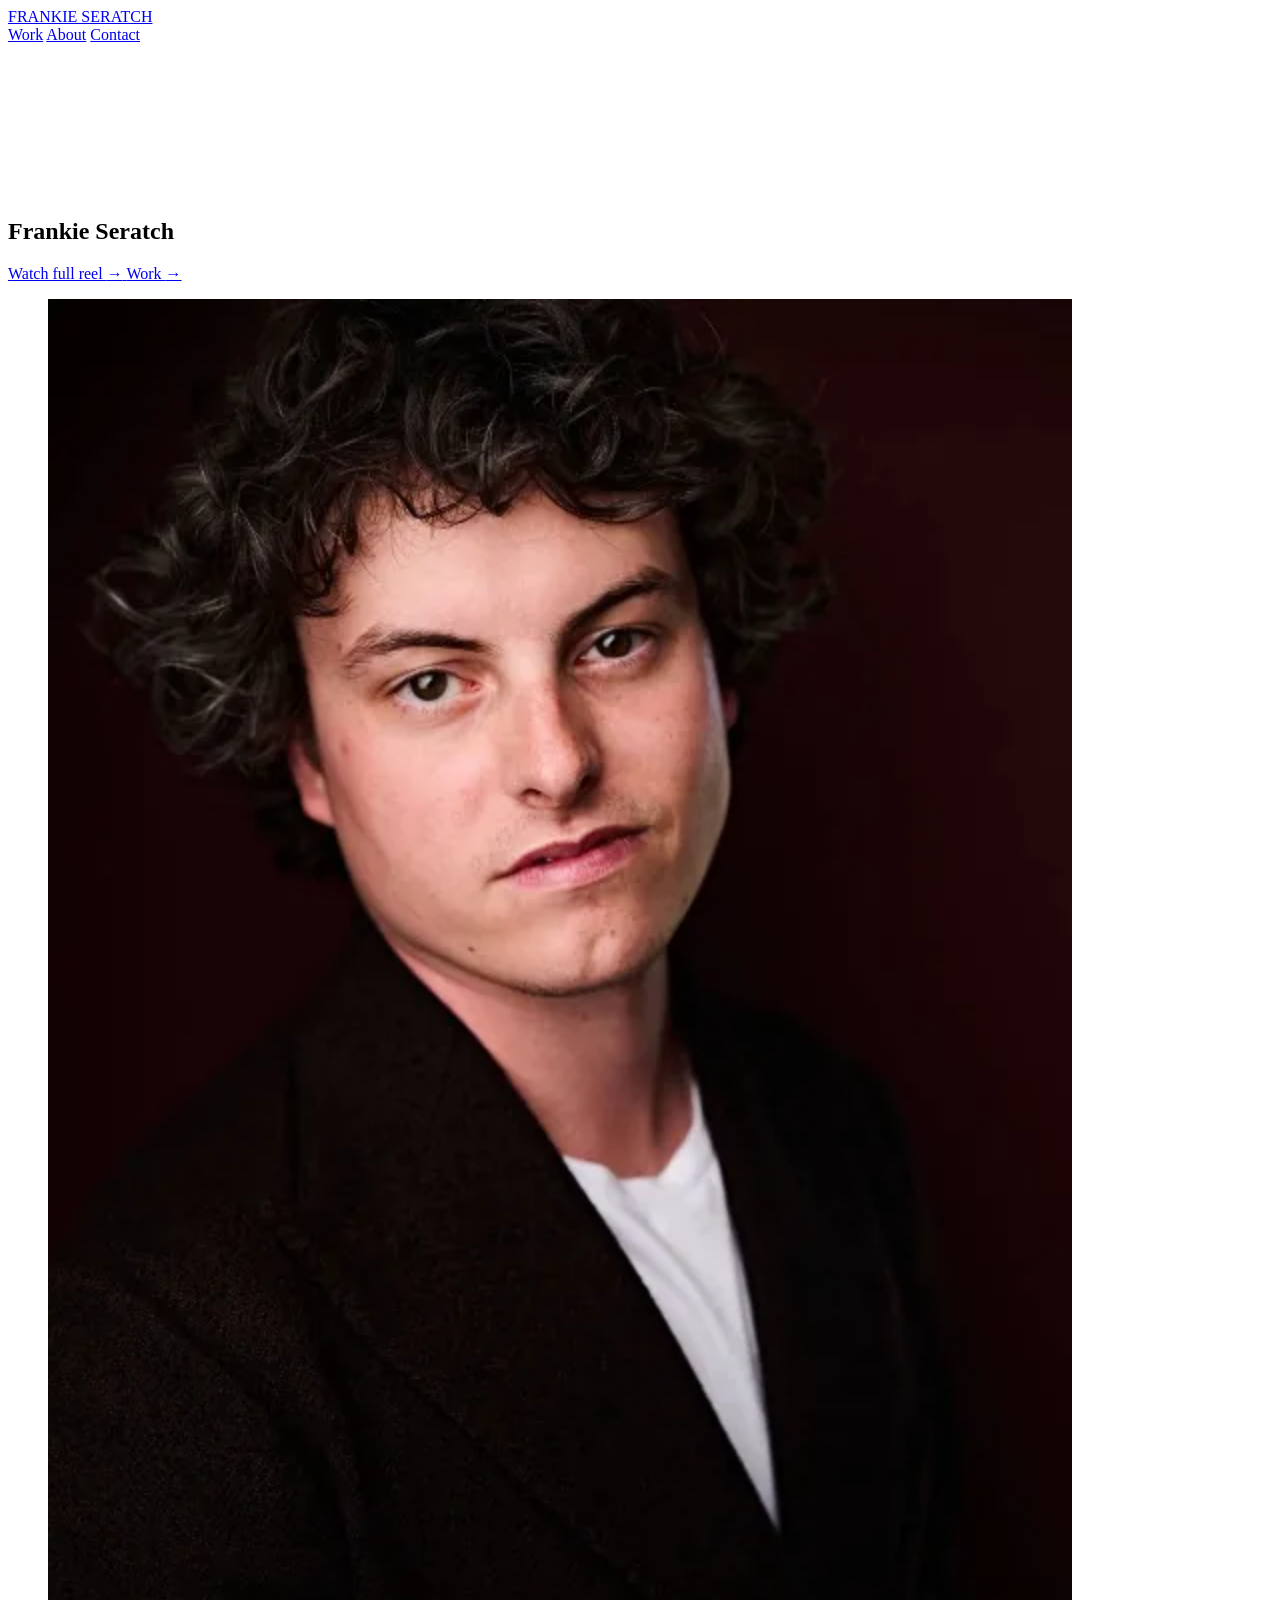
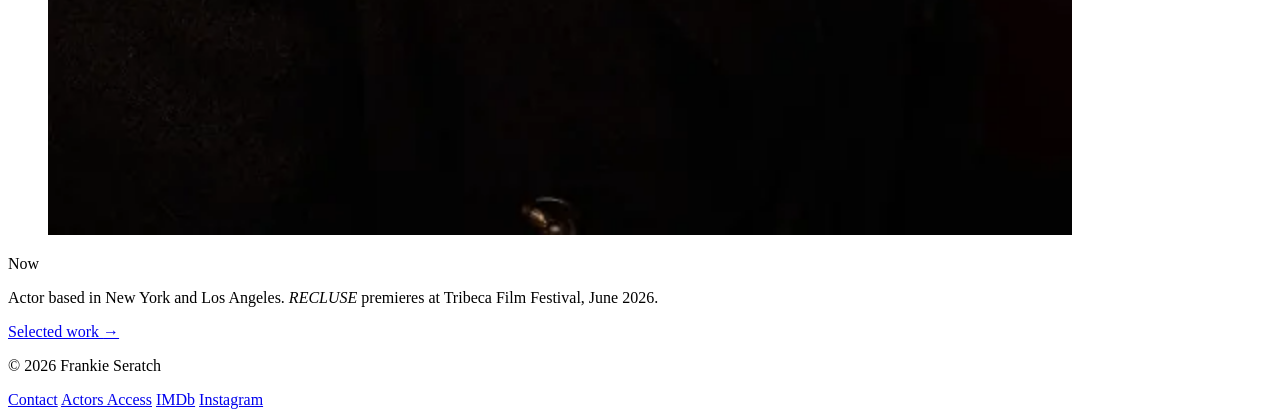
==== index.html @ 3b138d27 "Add files via upload" ====
<!DOCTYPE html>
<html lang="en">
<head>
  <meta charset="UTF-8" />
  <meta name="viewport" content="width=device-width, initial-scale=1, viewport-fit=cover" />
  <title>Frankie Seratch — Actor</title>
  <meta name="description" content="Frankie Seratch is an actor based in New York and Los Angeles. RECLUSE premieres at Tribeca Film Festival, June 2026." />

  <meta property="og:title" content="Frankie Seratch" />
  <meta property="og:description" content="Actor based in New York and Los Angeles. RECLUSE premieres at Tribeca Film Festival, June 2026." />
  <meta property="og:type" content="website" />
  <meta property="og:url" content="https://frankieseratch.com/" />
  <meta property="og:image" content="https://frankieseratch.com/img/home-menacing-1024.jpg" />
  <meta name="twitter:card" content="summary_large_image" />

  <link rel="canonical" href="https://frankieseratch.com/" />
  <link rel="icon" href="data:image/svg+xml,%3Csvg xmlns='http://www.w3.org/2000/svg' viewBox='0 0 32 32'%3E%3Crect width='32' height='32' fill='%230A0A0A'/%3E%3Ctext x='50%25' y='50%25' font-family='serif' font-size='20' fill='%23EFEFEC' text-anchor='middle' dominant-baseline='central'%3EF%3C/text%3E%3C/svg%3E" />

  <link rel="preconnect" href="https://fonts.bunny.net" />
  <link rel="stylesheet" href="https://fonts.bunny.net/css?family=fraunces:300,400,500,600|manrope:400,500,600&display=swap" />
  <link rel="stylesheet" href="styles.css" />
</head>
<body>
  <header class="site-header">
    <div class="shell site-header__inner">
      <a href="/" class="brand" aria-label="Frankie Seratch — home">FRANKIE SERATCH</a>
      <nav class="nav" aria-label="Primary">
        <a href="/work.html">Work</a>
        <a href="/about.html">About</a>
        <a href="/contact.html">Contact</a>
      </nav>
    </div>
  </header>

  <main>
    <!-- Hero / Reel -->
    <section class="hero" aria-label="Reel">
      <video
        class="hero__media"
        autoplay
        muted
        loop
        playsinline
        preload="metadata"
        poster="reel/reel-poster.webp"
        aria-label="Frankie Seratch reel — silent loop"
      >
        <source src="reel/reel-hero-sm.mp4" type="video/mp4" media="(max-width: 720px)" />
        <source src="reel/reel-hero.mp4" type="video/mp4" />
      </video>
      <div class="hero__overlay"></div>
      <div class="hero__content shell">
        <h1 class="hero__wordmark reveal reveal--1 is-in">
          <span>Frankie</span>
          <span>Seratch</span>
        </h1>
        <div class="hero__cta reveal reveal--2 is-in">
          <a href="https://drive.google.com/file/d/1NDiC6NQnwNyofTsdvHO1yfoyUFBeF2XX/view" target="_blank" rel="noopener" class="cta">
            Watch full reel <span class="cta__arrow" aria-hidden="true">→</span>
          </a>
          <a href="/work.html" class="cta cta--ghost">
            Work <span class="cta__arrow" aria-hidden="true">→</span>
          </a>
        </div>
      </div>
    </section>

    <!-- Below fold: positioning -->
    <section class="shell">
      <div class="position">
        <figure class="position__media reveal reveal--1">
          <picture>
            <source
              type="image/webp"
              srcset="img/home-menacing-480.webp 480w, img/home-menacing-768.webp 768w, img/home-menacing-1024.webp 1024w"
              sizes="(min-width: 900px) 50vw, 100vw"
            />
            <img
              src="img/home-menacing-1024.jpg"
              srcset="img/home-menacing-480.jpg 480w, img/home-menacing-768.jpg 768w, img/home-menacing-1024.jpg 1024w"
              sizes="(min-width: 900px) 50vw, 100vw"
              alt="Frankie Seratch portrait, double-breasted overcoat against deep red ground"
              width="1024"
              height="1536"
              loading="eager"
            />
          </picture>
        </figure>
        <div class="position__copy">
          <p class="eyebrow reveal reveal--2">Now</p>
          <p class="lede reveal reveal--3">
            Actor based in New York and Los Angeles. <em>RECLUSE</em> premieres at Tribeca Film Festival, June 2026.
          </p>
          <div class="reveal reveal--4">
            <a href="/work.html" class="cta">
              Selected work <span class="cta__arrow" aria-hidden="true">→</span>
            </a>
          </div>
        </div>
      </div>
    </section>
  </main>

  <footer class="site-footer">
    <div class="shell site-footer__inner">
      <div>
        <p class="site-footer__copy">© <span id="year">2026</span> Frankie Seratch</p>
      </div>
      <nav class="ext-links" aria-label="External">
        <a href="mailto:frankie@frankieseratch.com">Contact</a>
        <a href="https://resumes.actorsaccess.com/frankieseratch" target="_blank" rel="noopener">Actors Access</a>
        <a href="https://www.imdb.com/" target="_blank" rel="noopener">IMDb</a>
        <a href="https://instagram.com/frankieseratch" target="_blank" rel="noopener">Instagram</a>
      </nav>
    </div>
  </footer>

  <script src="script.js" defer></script>
</body>
</html>
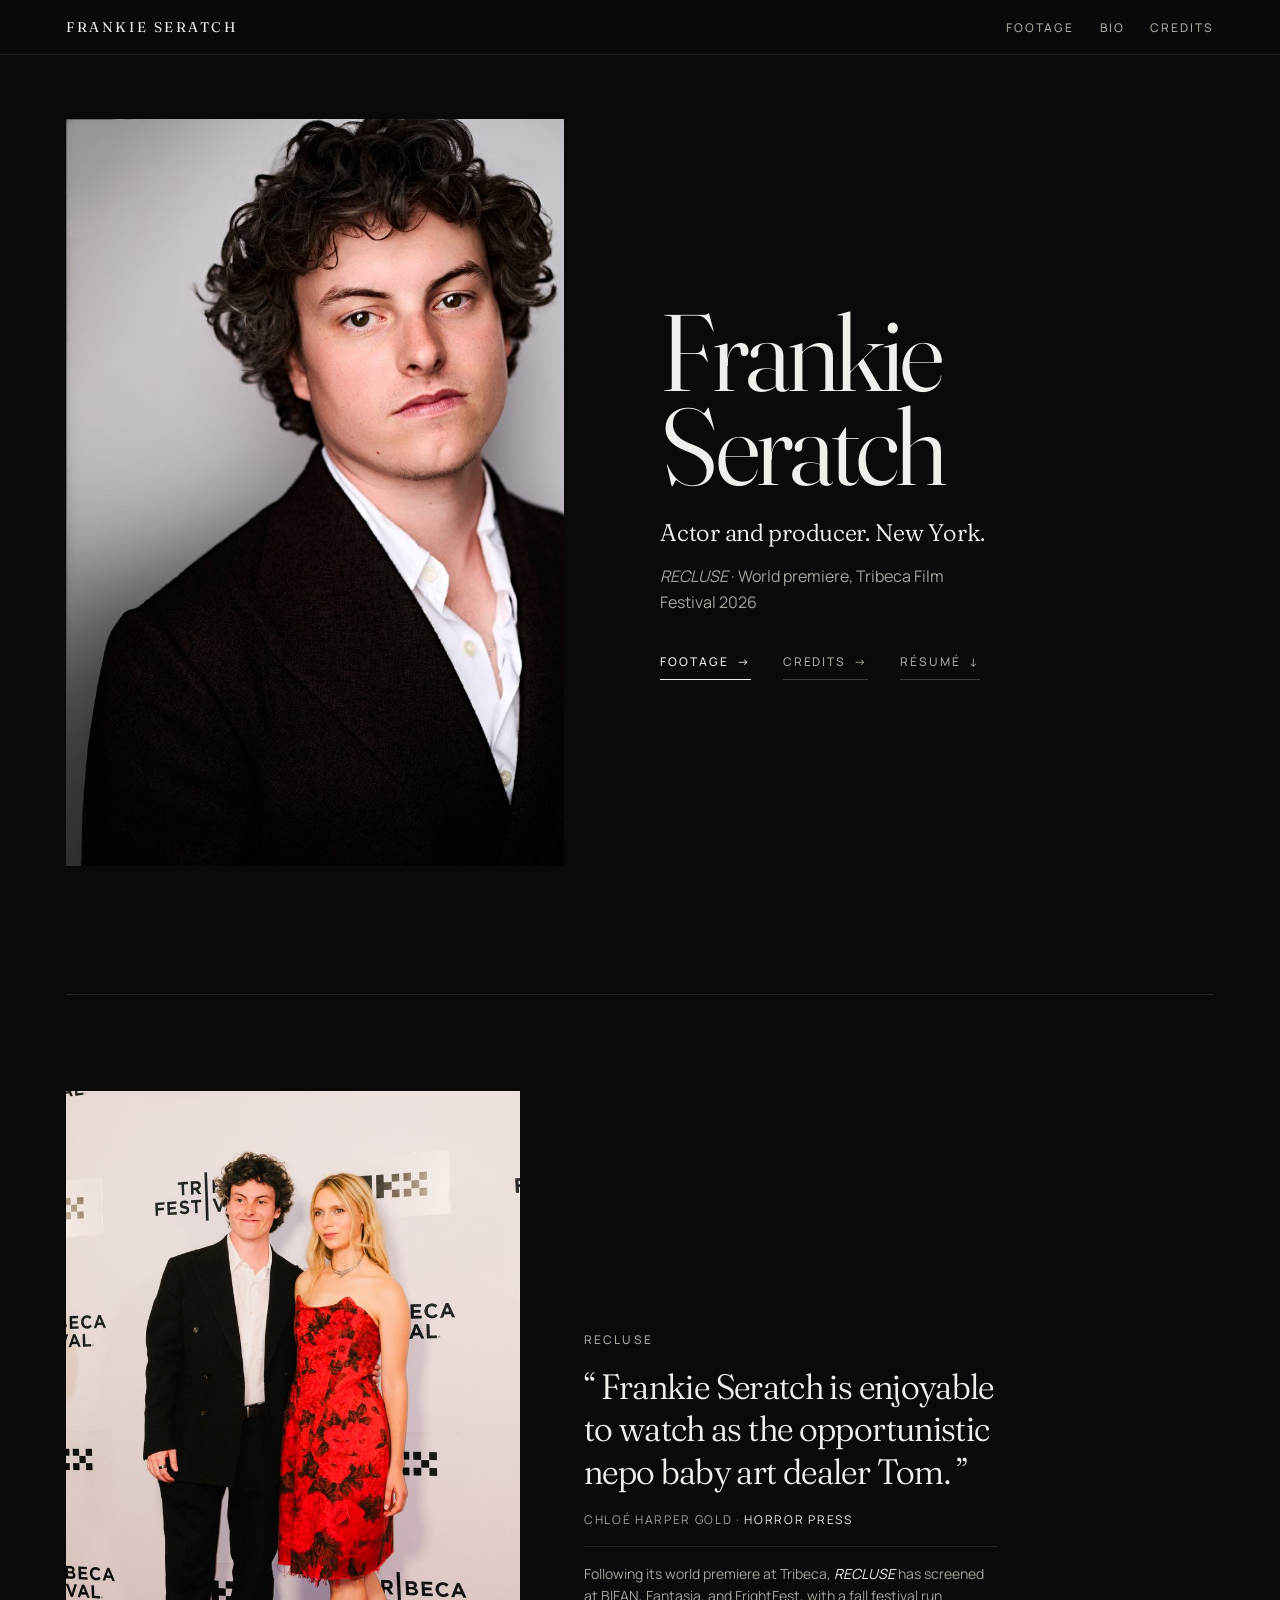
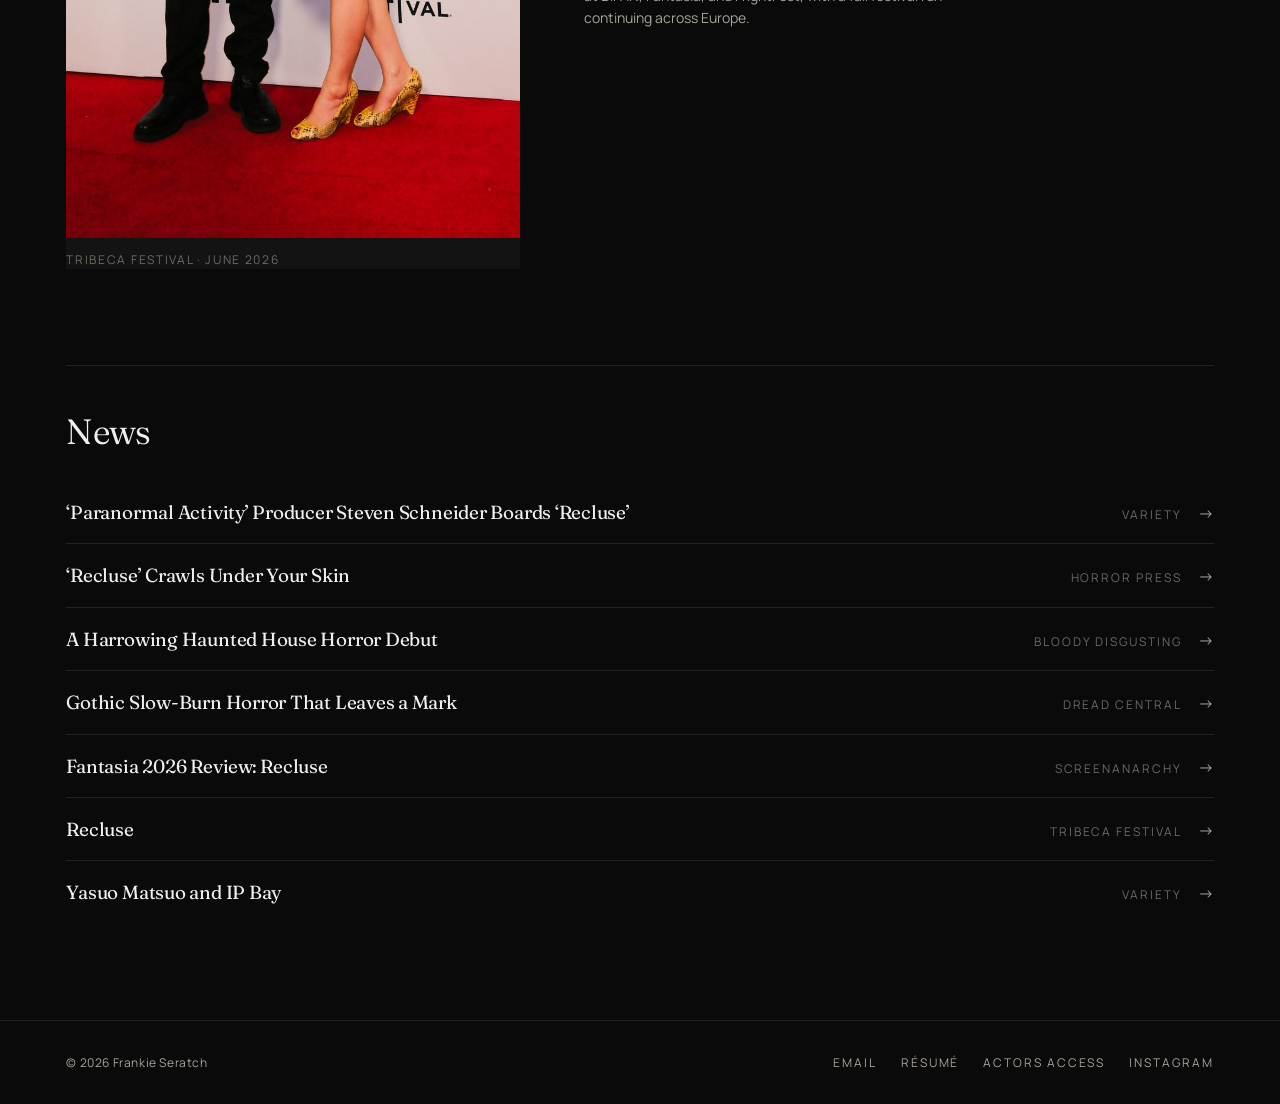
==== commit 88823b0f: "Add files via upload new site" ====
--- a/index.html
+++ b/index.html
@@ -3,14 +3,14 @@
 <head>
   <meta charset="UTF-8" />
   <meta name="viewport" content="width=device-width, initial-scale=1, viewport-fit=cover" />
-  <title>Frankie Seratch — Actor</title>
-  <meta name="description" content="Frankie Seratch is an actor based in New York and Los Angeles. RECLUSE premieres at Tribeca Film Festival, June 2026." />
+  <title>Frankie Seratch</title>
+  <meta name="description" content="Frankie Seratch is an actor and producer based in New York. RECLUSE premiered at the Tribeca Film Festival, 2026." />
 
   <meta property="og:title" content="Frankie Seratch" />
-  <meta property="og:description" content="Actor based in New York and Los Angeles. RECLUSE premieres at Tribeca Film Festival, June 2026." />
+  <meta property="og:description" content="Actor and producer based in New York. RECLUSE premiered at the Tribeca Film Festival, 2026." />
   <meta property="og:type" content="website" />
   <meta property="og:url" content="https://frankieseratch.com/" />
-  <meta property="og:image" content="https://frankieseratch.com/img/home-menacing-1024.jpg" />
+  <meta property="og:image" content="https://frankieseratch.com/img/landing-1200.jpg" />
   <meta name="twitter:card" content="summary_large_image" />
 
   <link rel="canonical" href="https://frankieseratch.com/" />
@@ -23,93 +23,144 @@
 <body>
   <header class="site-header">
     <div class="shell site-header__inner">
-      <a href="/" class="brand" aria-label="Frankie Seratch — home">FRANKIE SERATCH</a>
+      <a href="/" class="brand" aria-label="Frankie Seratch, home">FRANKIE SERATCH</a>
       <nav class="nav" aria-label="Primary">
-        <a href="/work.html">Work</a>
-        <a href="/about.html">About</a>
-        <a href="/contact.html">Contact</a>
+        <a href="/footage.html">Footage</a>
+        <a href="/bio.html">Bio</a>
+        <a href="/credits.html">Credits</a>
       </nav>
     </div>
   </header>
 
   <main>
-    <!-- Hero / Reel -->
-    <section class="hero" aria-label="Reel">
-      <video
-        class="hero__media"
-        autoplay
-        muted
-        loop
-        playsinline
-        preload="metadata"
-        poster="reel/reel-poster.webp"
-        aria-label="Frankie Seratch reel — silent loop"
-      >
-        <source src="reel/reel-hero-sm.mp4" type="video/mp4" media="(max-width: 720px)" />
-        <source src="reel/reel-hero.mp4" type="video/mp4" />
-      </video>
-      <div class="hero__overlay"></div>
-      <div class="hero__content shell">
-        <h1 class="hero__wordmark reveal reveal--1 is-in">
-          <span>Frankie</span>
-          <span>Seratch</span>
-        </h1>
-        <div class="hero__cta reveal reveal--2 is-in">
-          <a href="https://drive.google.com/file/d/1NDiC6NQnwNyofTsdvHO1yfoyUFBeF2XX/view" target="_blank" rel="noopener" class="cta">
-            Watch full reel <span class="cta__arrow" aria-hidden="true">→</span>
-          </a>
-          <a href="/work.html" class="cta cta--ghost">
-            Work <span class="cta__arrow" aria-hidden="true">→</span>
-          </a>
-        </div>
-      </div>
-    </section>
+    <section class="shell">
+      <div class="landing">
+        <figure class="landing__media reveal reveal--1">
+          <img
+            src="img/landing-1200.jpg"
+            srcset="img/landing-480.jpg 480w, img/landing-768.jpg 768w, img/landing-1200.jpg 1200w"
+            sizes="(min-width: 900px) 48vw, 100vw"
+            alt="Frankie Seratch, dark blazer over an open white shirt against a grey ground"
+            width="1200"
+            height="1800"
+            loading="eager"
+            fetchpriority="high"
+          />
+        </figure>
 
-    <!-- Below fold: positioning -->
-    <section class="shell">
-      <div class="position">
-        <figure class="position__media reveal reveal--1">
-          <picture>
-            <source
-              type="image/webp"
-              srcset="img/home-menacing-480.webp 480w, img/home-menacing-768.webp 768w, img/home-menacing-1024.webp 1024w"
-              sizes="(min-width: 900px) 50vw, 100vw"
-            />
-            <img
-              src="img/home-menacing-1024.jpg"
-              srcset="img/home-menacing-480.jpg 480w, img/home-menacing-768.jpg 768w, img/home-menacing-1024.jpg 1024w"
-              sizes="(min-width: 900px) 50vw, 100vw"
-              alt="Frankie Seratch portrait, double-breasted overcoat against deep red ground"
-              width="1024"
-              height="1536"
-              loading="eager"
-            />
-          </picture>
-        </figure>
-        <div class="position__copy">
-          <p class="eyebrow reveal reveal--2">Now</p>
-          <p class="lede reveal reveal--3">
-            Actor based in New York and Los Angeles. <em>RECLUSE</em> premieres at Tribeca Film Festival, June 2026.
+        <div class="landing__copy">
+          <h1 class="landing__name reveal reveal--2">
+            <span>Frankie</span>
+            <span>Seratch</span>
+          </h1>
+          <p class="landing__line reveal reveal--3">
+            Actor and producer. New York.
           </p>
-          <div class="reveal reveal--4">
-            <a href="/work.html" class="cta">
-              Selected work <span class="cta__arrow" aria-hidden="true">→</span>
-            </a>
+          <p class="landing__now reveal reveal--3">
+            <em>RECLUSE</em> · World premiere, Tribeca Film Festival 2026
+          </p>
+          <div class="landing__cta reveal reveal--4">
+            <a href="/footage.html" class="cta">Footage <span class="cta__arrow" aria-hidden="true">&rarr;</span></a>
+            <a href="/credits.html" class="cta cta--ghost">Credits <span class="cta__arrow" aria-hidden="true">&rarr;</span></a>
+            <a href="/frankie-seratch-resume.pdf" class="cta cta--ghost" download>Résumé <span class="cta__arrow" aria-hidden="true">&darr;</span></a>
           </div>
         </div>
       </div>
+
+      <!-- RECLUSE: premiere photo + review quote + festival run -->
+      <div class="feature">
+        <figure class="feature__media reveal">
+          <img
+            src="img/press/recluse-redcarpet-1024.jpg"
+            srcset="img/press/recluse-redcarpet-480.jpg 480w, img/press/recluse-redcarpet-768.jpg 768w, img/press/recluse-redcarpet-1024.jpg 1024w"
+            sizes="(min-width: 900px) 40vw, 100vw"
+            alt="Frankie Seratch with Sasha Frolova on the red carpet at the Tribeca premiere of RECLUSE"
+            width="1024"
+            height="1685"
+            loading="lazy"
+          />
+          <figcaption class="feature__credit">Tribeca Festival · June 2026</figcaption>
+        </figure>
+
+        <div class="feature__copy">
+          <p class="eyebrow reveal">Recluse</p>
+          <blockquote class="feature__quote reveal">
+            Frankie Seratch is enjoyable to watch as the opportunistic nepo baby art dealer Tom.
+          </blockquote>
+          <p class="feature__cite reveal">
+            Chloé Harper Gold · <cite>Horror Press</cite>
+          </p>
+          <p class="feature__run reveal">
+            Following its world premiere at Tribeca, <em>RECLUSE</em> has screened at BIFAN, Fantasia, and FrightFest, with a fall festival run continuing across Europe.
+          </p>
+        </div>
+      </div>
+
+      <!-- News -->
+      <section class="cx cx--last">
+        <h2 class="cx__head">News</h2>
+        <ul class="links">
+          <li>
+            <a href="https://variety.com/2026/film/news/paranormal-activity-producer-steven-schneider-recluse-tribeca-1236756701/" target="_blank" rel="noopener">
+              <span class="links__title">&lsquo;Paranormal Activity&rsquo; Producer Steven Schneider Boards &lsquo;Recluse&rsquo;</span>
+              <span class="links__meta">Variety</span>
+              <span class="links__arrow" aria-hidden="true">&rarr;</span>
+            </a>
+          </li>
+          <li>
+            <a href="https://horrorpress.com/film-fests/13718/tribeca-2026-review-recluse-crawls-under-your-skin/" target="_blank" rel="noopener">
+              <span class="links__title">&lsquo;Recluse&rsquo; Crawls Under Your Skin</span>
+              <span class="links__meta">Horror Press</span>
+              <span class="links__arrow" aria-hidden="true">&rarr;</span>
+            </a>
+          </li>
+          <li>
+            <a href="https://bloody-disgusting.com/reviews/3954822/recluse-review-tribeca-film-festival-2026/" target="_blank" rel="noopener">
+              <span class="links__title">A Harrowing Haunted House Horror Debut</span>
+              <span class="links__meta">Bloody Disgusting</span>
+              <span class="links__arrow" aria-hidden="true">&rarr;</span>
+            </a>
+          </li>
+          <li>
+            <a href="https://www.dreadcentral.com/reviews/575294/recluse-review-gothic-slow-burn-horror-that-leaves-a-mark-tribeca/" target="_blank" rel="noopener">
+              <span class="links__title">Gothic Slow-Burn Horror That Leaves a Mark</span>
+              <span class="links__meta">Dread Central</span>
+              <span class="links__arrow" aria-hidden="true">&rarr;</span>
+            </a>
+          </li>
+          <li>
+            <a href="https://screenanarchy.com/2026/07/fantasia-2026-review-recluse.html" target="_blank" rel="noopener">
+              <span class="links__title">Fantasia 2026 Review: Recluse</span>
+              <span class="links__meta">ScreenAnarchy</span>
+              <span class="links__arrow" aria-hidden="true">&rarr;</span>
+            </a>
+          </li>
+          <li>
+            <a href="https://tribecafilm.com/films/recluse-2026" target="_blank" rel="noopener">
+              <span class="links__title">Recluse</span>
+              <span class="links__meta">Tribeca Festival</span>
+              <span class="links__arrow" aria-hidden="true">&rarr;</span>
+            </a>
+          </li>
+          <li>
+            <a href="https://variety.com/2026/film/markets-festivals/dragon-ball-z-yasuo-matsuo-ip-bay-1236747229/" target="_blank" rel="noopener">
+              <span class="links__title">Yasuo Matsuo and IP Bay</span>
+              <span class="links__meta">Variety</span>
+              <span class="links__arrow" aria-hidden="true">&rarr;</span>
+            </a>
+          </li>
+        </ul>
+      </section>
     </section>
   </main>
 
   <footer class="site-footer">
     <div class="shell site-footer__inner">
-      <div>
-        <p class="site-footer__copy">© <span id="year">2026</span> Frankie Seratch</p>
-      </div>
+      <p class="site-footer__copy">&copy; <span id="year">2026</span> Frankie Seratch</p>
       <nav class="ext-links" aria-label="External">
-        <a href="mailto:frankie@frankieseratch.com">Contact</a>
+        <a href="mailto:frankieseratch4@gmail.com">Email</a>
+        <a href="/frankie-seratch-resume.pdf" download>Résumé</a>
         <a href="https://resumes.actorsaccess.com/frankieseratch" target="_blank" rel="noopener">Actors Access</a>
-        <a href="https://www.imdb.com/" target="_blank" rel="noopener">IMDb</a>
         <a href="https://instagram.com/frankieseratch" target="_blank" rel="noopener">Instagram</a>
       </nav>
     </div>
--- a/styles.css
+++ b/styles.css
@@ -0,0 +1,627 @@
+/* =========================================================
+   Frankie Seratch — actor site
+   v2 · four pages: home, footage, bio, credits
+   ========================================================= */
+
+/* Tokens
+   ---------------------------------------------------------- */
+:root {
+  --bg: #0A0A0A;
+  --bg-elevated: #131313;
+  --fg: #EFEFEC;
+  --fg-muted: #A8A39B;
+  --fg-dim: #6E6963;
+  --hairline: rgba(239, 239, 236, 0.10);
+  --hairline-strong: rgba(239, 239, 236, 0.22);
+
+  --font-display: "Fraunces", "Times New Roman", serif;
+  --font-body: "Manrope", -apple-system, BlinkMacSystemFont, sans-serif;
+
+  --type-xs: clamp(0.6875rem, 0.65rem + 0.2vw, 0.75rem);
+  --type-sm: clamp(0.8125rem, 0.78rem + 0.2vw, 0.875rem);
+  --type-base: clamp(0.9375rem, 0.9rem + 0.25vw, 1rem);
+  --type-md: clamp(1.0625rem, 1rem + 0.4vw, 1.1875rem);
+  --type-lg: clamp(1.25rem, 1.1rem + 0.6vw, 1.5rem);
+  --type-xl: clamp(1.625rem, 1.4rem + 1vw, 2.25rem);
+  --type-2xl: clamp(2.25rem, 1.75rem + 2.2vw, 3.75rem);
+  --type-3xl: clamp(3rem, 2rem + 4vw, 5.5rem);
+  --type-display: clamp(3.25rem, 2rem + 6vw, 7.5rem);
+
+  --space-1: 0.25rem;
+  --space-2: 0.5rem;
+  --space-3: 0.75rem;
+  --space-4: 1rem;
+  --space-5: 1.5rem;
+  --space-6: 2rem;
+  --space-7: 3rem;
+  --space-8: 4rem;
+  --space-9: 6rem;
+  --space-10: 8rem;
+
+  --gutter: clamp(1.25rem, 0.5rem + 3vw, 4rem);
+  --max: 1240px;
+
+  --ease: cubic-bezier(0.16, 1, 0.3, 1);
+  --dur-fast: 200ms;
+  --dur: 380ms;
+  --dur-slow: 720ms;
+}
+
+/* Reset
+   ---------------------------------------------------------- */
+*, *::before, *::after { box-sizing: border-box; }
+html { -webkit-text-size-adjust: 100%; text-size-adjust: 100%; }
+body, h1, h2, h3, h4, p, figure, blockquote, dl, dd, ul, ol { margin: 0; padding: 0; }
+ul, ol { list-style: none; }
+img, video, picture, svg { display: block; max-width: 100%; }
+img { height: auto; }
+a { color: inherit; text-decoration: none; }
+input, button, select, textarea { font: inherit; }
+
+/* Base
+   ---------------------------------------------------------- */
+html { background: var(--bg); color: var(--fg); }
+
+body {
+  font-family: var(--font-body);
+  font-size: var(--type-base);
+  line-height: 1.6;
+  font-weight: 400;
+  background: var(--bg);
+  color: var(--fg);
+  -webkit-font-smoothing: antialiased;
+  -moz-osx-font-smoothing: grayscale;
+  font-feature-settings: "ss01", "kern", "liga";
+  text-rendering: optimizeLegibility;
+  min-height: 100dvh;
+  display: flex;
+  flex-direction: column;
+}
+
+main { flex: 1; }
+::selection { background: var(--fg); color: var(--bg); }
+
+.shell {
+  width: 100%;
+  max-width: var(--max);
+  margin-inline: auto;
+  padding-inline: var(--gutter);
+}
+
+/* Type
+   ---------------------------------------------------------- */
+.eyebrow {
+  font-family: var(--font-body);
+  font-size: var(--type-xs);
+  font-weight: 500;
+  text-transform: uppercase;
+  letter-spacing: 0.18em;
+  color: var(--fg-muted);
+}
+
+/* Header / Nav
+   ---------------------------------------------------------- */
+.site-header {
+  position: sticky;
+  top: 0;
+  z-index: 50;
+  background: rgba(10, 10, 10, 0.78);
+  backdrop-filter: saturate(140%) blur(14px);
+  -webkit-backdrop-filter: saturate(140%) blur(14px);
+  border-bottom: 1px solid var(--hairline);
+}
+
+.site-header__inner {
+  display: flex;
+  align-items: center;
+  justify-content: space-between;
+  gap: var(--space-5);
+  padding-block: var(--space-4);
+}
+
+.brand {
+  font-family: var(--font-display);
+  font-weight: 380;
+  font-variation-settings: "opsz" 18, "SOFT" 0;
+  font-size: var(--type-sm);
+  letter-spacing: 0.14em;
+  text-transform: uppercase;
+  color: var(--fg);
+  white-space: nowrap;
+}
+@media (min-width: 480px) { .brand { letter-spacing: 0.18em; } }
+
+.nav { display: flex; gap: clamp(var(--space-4), 2vw, var(--space-6)); }
+.nav a {
+  font-size: var(--type-xs);
+  letter-spacing: 0.16em;
+  text-transform: uppercase;
+  color: var(--fg-muted);
+  font-weight: 500;
+  transition: color var(--dur-fast) var(--ease);
+}
+.nav a:hover, .nav a[aria-current="page"] { color: var(--fg); }
+
+/* CTAs
+   ---------------------------------------------------------- */
+.cta {
+  display: inline-flex;
+  align-items: center;
+  gap: var(--space-2);
+  font-family: var(--font-body);
+  font-size: var(--type-xs);
+  letter-spacing: 0.16em;
+  text-transform: uppercase;
+  font-weight: 500;
+  color: var(--fg);
+  border-bottom: 1px solid var(--fg);
+  padding-block: var(--space-2);
+  transition: opacity var(--dur-fast) var(--ease);
+}
+.cta:hover { opacity: 0.7; }
+.cta__arrow { display: inline-block; transition: transform var(--dur-fast) var(--ease); }
+.cta:hover .cta__arrow { transform: translateX(4px); }
+.cta--ghost { border-bottom-color: var(--hairline-strong); color: var(--fg-muted); }
+.cta--ghost:hover { color: var(--fg); border-bottom-color: var(--fg); }
+
+/* Landing (home)
+   ---------------------------------------------------------- */
+.landing {
+  display: grid;
+  grid-template-columns: 1fr;
+  gap: var(--space-7);
+  padding-top: var(--space-7);
+  padding-bottom: var(--space-9);
+  align-items: center;
+}
+@media (min-width: 900px) {
+  .landing {
+    grid-template-columns: 0.9fr 1fr;
+    gap: var(--space-9);
+    padding-top: var(--space-8);
+    padding-bottom: var(--space-10);
+  }
+}
+
+.landing__media {
+  width: 100%;
+  aspect-ratio: 2 / 3;
+  overflow: hidden;
+  background: var(--bg-elevated);
+}
+.landing__media img { width: 100%; height: 100%; object-fit: cover; }
+
+.landing__copy { display: flex; flex-direction: column; gap: var(--space-4); }
+
+.landing__name {
+  font-family: var(--font-display);
+  font-weight: 340;
+  font-variation-settings: "opsz" 144, "SOFT" 0;
+  font-size: var(--type-display);
+  line-height: 0.86;
+  letter-spacing: -0.035em;
+}
+.landing__name span { display: block; }
+
+.landing__line {
+  font-family: var(--font-display);
+  font-weight: 330;
+  font-variation-settings: "opsz" 36, "SOFT" 60;
+  font-size: var(--type-lg);
+  line-height: 1.3;
+  letter-spacing: -0.012em;
+  margin-top: var(--space-2);
+}
+
+.landing__now {
+  font-size: var(--type-base);
+  color: var(--fg-muted);
+  max-width: 34ch;
+}
+
+.landing__cta {
+  display: flex;
+  flex-wrap: wrap;
+  gap: var(--space-4) var(--space-6);
+  align-items: center;
+  margin-top: var(--space-3);
+}
+
+/* Feature block: premiere photo + review quote
+   ---------------------------------------------------------- */
+.feature {
+  display: grid;
+  grid-template-columns: 1fr;
+  gap: var(--space-6);
+  padding-block: var(--space-8);
+  border-top: 1px solid var(--hairline);
+  align-items: center;
+}
+@media (min-width: 900px) {
+  .feature {
+    grid-template-columns: 0.72fr 1fr;
+    gap: var(--space-8);
+    padding-block: var(--space-9);
+  }
+}
+
+.feature__media {
+  width: 100%;
+  overflow: hidden;
+  background: var(--bg-elevated);
+}
+.feature__media img { width: 100%; height: auto; display: block; }
+.feature__credit {
+  margin-top: var(--space-3);
+  font-size: var(--type-xs);
+  letter-spacing: 0.14em;
+  text-transform: uppercase;
+  color: var(--fg-dim);
+}
+
+.feature__copy { display: flex; flex-direction: column; gap: var(--space-4); }
+
+.feature__quote {
+  font-family: var(--font-display);
+  font-weight: 330;
+  font-variation-settings: "opsz" 72, "SOFT" 40;
+  font-size: var(--type-xl);
+  line-height: 1.22;
+  letter-spacing: -0.018em;
+  color: var(--fg);
+  max-width: 22ch;
+  text-wrap: balance;
+}
+.feature__quote::before { content: "\201C"; }
+.feature__quote::after { content: "\201D"; }
+
+.feature__cite {
+  font-size: var(--type-xs);
+  letter-spacing: 0.14em;
+  text-transform: uppercase;
+  color: var(--fg-muted);
+}
+.feature__cite cite { font-style: normal; color: var(--fg); }
+
+.feature__run {
+  font-size: var(--type-sm);
+  color: var(--fg-muted);
+  max-width: 46ch;
+  padding-top: var(--space-4);
+  border-top: 1px solid var(--hairline);
+}
+.feature__run em { font-style: italic; color: var(--fg); }
+
+/* Page lead (footage, bio, credits)
+   ---------------------------------------------------------- */
+.page-lead {
+  padding-top: var(--space-8);
+  padding-bottom: var(--space-7);
+  display: flex;
+  flex-direction: column;
+  gap: var(--space-4);
+  max-width: 720px;
+}
+@media (min-width: 800px) { .page-lead { padding-top: var(--space-9); } }
+
+.page-lead__title {
+  font-family: var(--font-display);
+  font-weight: 350;
+  font-variation-settings: "opsz" 96, "SOFT" 0;
+  font-size: var(--type-3xl);
+  line-height: 0.95;
+  letter-spacing: -0.028em;
+}
+.page-lead__meta { font-size: var(--type-sm); color: var(--fg-muted); }
+
+/* Bio
+   ---------------------------------------------------------- */
+.bio {
+  display: grid;
+  grid-template-columns: 1fr;
+  gap: var(--space-7);
+  padding-top: var(--space-8);
+  padding-bottom: var(--space-8);
+}
+@media (min-width: 900px) {
+  .bio {
+    grid-template-columns: 0.8fr 1fr;
+    gap: var(--space-9);
+    padding-top: var(--space-9);
+    align-items: start;
+  }
+}
+
+.bio__media {
+  width: 100%;
+  aspect-ratio: 2 / 3;
+  background: var(--bg-elevated);
+  overflow: hidden;
+}
+.bio__media img { width: 100%; height: 100%; object-fit: cover; }
+
+.bio__body { display: flex; flex-direction: column; gap: var(--space-5); }
+.bio__body p { max-width: 56ch; font-size: var(--type-base); color: var(--fg-muted); }
+.bio__body p.eyebrow { color: var(--fg-muted); }
+.bio__body em { font-style: italic; color: var(--fg); }
+
+.bio__lede {
+  font-family: var(--font-display) !important;
+  font-weight: 330;
+  font-variation-settings: "opsz" 36, "SOFT" 60;
+  font-size: var(--type-lg) !important;
+  line-height: 1.3;
+  letter-spacing: -0.012em;
+  color: var(--fg) !important;
+  max-width: 34ch !important;
+}
+
+.bio__cta {
+  display: flex;
+  flex-wrap: wrap;
+  gap: var(--space-4) var(--space-6);
+  align-items: center;
+  margin-top: var(--space-3);
+}
+
+.bio__aside { margin-block: var(--space-2); }
+.bio__aside img {
+  width: 100%;
+  height: auto;
+  display: block;
+  background: var(--bg-elevated);
+}
+.bio__aside figcaption {
+  margin-top: var(--space-3);
+  font-size: var(--type-xs);
+  letter-spacing: 0.16em;
+  text-transform: uppercase;
+  color: var(--fg-dim);
+}
+
+/* Representation
+   ---------------------------------------------------------- */
+.rep {
+  display: grid;
+  grid-template-columns: 1fr;
+  gap: var(--space-6);
+  padding-block: var(--space-8);
+  border-top: 1px solid var(--hairline);
+}
+@media (min-width: 720px) { .rep { grid-template-columns: repeat(3, 1fr); gap: var(--space-7); } }
+
+.rep__item { display: flex; flex-direction: column; gap: var(--space-2); }
+.rep__name {
+  font-family: var(--font-display);
+  font-weight: 380;
+  font-variation-settings: "opsz" 36, "SOFT" 40;
+  font-size: var(--type-md);
+  line-height: 1.2;
+}
+.rep__agency { font-size: var(--type-sm); color: var(--fg-muted); }
+.rep__item a {
+  font-size: var(--type-sm);
+  color: var(--fg);
+  border-bottom: 1px solid var(--hairline-strong);
+  align-self: flex-start;
+  padding-bottom: 1px;
+  transition: border-color var(--dur-fast) var(--ease);
+  word-break: break-word;
+}
+.rep__item a:hover { border-bottom-color: var(--fg); }
+
+/* Credits sections
+   ---------------------------------------------------------- */
+.cx { padding-block: var(--space-7); border-top: 1px solid var(--hairline); }
+.cx--last { padding-bottom: var(--space-9); }
+
+.cx__head {
+  font-family: var(--font-display);
+  font-weight: 360;
+  font-variation-settings: "opsz" 48, "SOFT" 0;
+  font-size: var(--type-xl);
+  letter-spacing: -0.018em;
+  line-height: 1;
+  margin-bottom: var(--space-6);
+  display: flex;
+  align-items: baseline;
+  gap: var(--space-3);
+}
+.cx__head-note {
+  font-family: var(--font-body);
+  font-size: var(--type-xs);
+  letter-spacing: 0.16em;
+  text-transform: uppercase;
+  font-weight: 500;
+  color: var(--fg-dim);
+}
+
+.cx__list { display: flex; flex-direction: column; }
+
+.cx__row {
+  display: grid;
+  grid-template-columns: 1fr;
+  gap: var(--space-1);
+  padding-block: var(--space-4);
+  border-top: 1px solid var(--hairline);
+}
+.cx__row:first-child { border-top: none; padding-top: 0; }
+@media (min-width: 800px) {
+  .cx__row {
+    grid-template-columns: 1.15fr 0.85fr 1.3fr;
+    gap: var(--space-5);
+    align-items: baseline;
+  }
+}
+
+.cx__title {
+  font-family: var(--font-display);
+  font-weight: 400;
+  font-variation-settings: "opsz" 24, "SOFT" 20;
+  font-size: var(--type-md);
+  line-height: 1.2;
+  letter-spacing: -0.012em;
+  color: var(--fg);
+}
+.cx__role { font-size: var(--type-sm); color: var(--fg); font-weight: 500; }
+.cx__meta { font-size: var(--type-sm); color: var(--fg-muted); display: flex; flex-direction: column; gap: 2px; }
+.cx__note { color: var(--fg-dim); font-size: var(--type-xs); letter-spacing: 0.02em; }
+
+.cx__foot {
+  margin-top: var(--space-5);
+  padding-top: var(--space-4);
+  border-top: 1px solid var(--hairline);
+  font-size: var(--type-sm);
+  color: var(--fg-muted);
+  max-width: none;
+}
+.cx__foot strong {
+  display: block;
+  color: var(--fg);
+  font-weight: 500;
+  font-size: var(--type-xs);
+  letter-spacing: 0.16em;
+  text-transform: uppercase;
+  margin-bottom: var(--space-2);
+}
+.cx__foot em { font-style: italic; color: var(--fg); }
+
+/* Skills / details lists
+   ---------------------------------------------------------- */
+.skills { display: flex; flex-direction: column; gap: var(--space-5); }
+.skills__group {
+  display: grid;
+  grid-template-columns: 1fr;
+  gap: var(--space-1);
+  padding-top: var(--space-4);
+  border-top: 1px solid var(--hairline);
+}
+.skills__group:first-child { border-top: none; padding-top: 0; }
+@media (min-width: 800px) {
+  .skills__group { grid-template-columns: 0.4fr 1.6fr; gap: var(--space-5); align-items: baseline; }
+}
+.skills dt {
+  font-size: var(--type-xs);
+  letter-spacing: 0.16em;
+  text-transform: uppercase;
+  font-weight: 500;
+  color: var(--fg);
+}
+.skills dd { font-size: var(--type-sm); color: var(--fg-muted); }
+
+/* Video player (footage)
+   ---------------------------------------------------------- */
+.player { margin-bottom: var(--space-6); }
+.player__media {
+  width: 100%;
+  aspect-ratio: 16 / 9;
+  background: var(--bg-elevated);
+  border: 1px solid var(--hairline);
+  object-fit: cover;
+}
+.player__cap {
+  margin-top: var(--space-3);
+  font-size: var(--type-xs);
+  letter-spacing: 0.16em;
+  text-transform: uppercase;
+  color: var(--fg-muted);
+}
+
+/* Production still */
+.still { margin-bottom: var(--space-7); }
+.still img {
+  width: 100%;
+  height: auto;
+  display: block;
+  background: var(--bg-elevated);
+  border: 1px solid var(--hairline);
+}
+.still__cap {
+  margin-top: var(--space-3);
+  display: flex;
+  flex-direction: column;
+  gap: 2px;
+  font-size: var(--type-xs);
+  letter-spacing: 0.16em;
+  text-transform: uppercase;
+  color: var(--fg-muted);
+}
+.still__meta { letter-spacing: 0.1em; color: var(--fg-dim); text-transform: none; font-size: var(--type-sm); }
+
+/* Link rows
+   ---------------------------------------------------------- */
+.links { display: flex; flex-direction: column; }
+.links li { border-top: 1px solid var(--hairline); }
+.links li:first-child { border-top: none; }
+.links a {
+  display: grid;
+  grid-template-columns: 1fr auto auto;
+  gap: var(--space-4);
+  align-items: baseline;
+  padding-block: var(--space-4);
+  transition: opacity var(--dur-fast) var(--ease);
+}
+.links a:hover { opacity: 0.65; }
+.links__title {
+  font-family: var(--font-display);
+  font-weight: 400;
+  font-variation-settings: "opsz" 24, "SOFT" 20;
+  font-size: var(--type-md);
+  letter-spacing: -0.012em;
+}
+.links__meta {
+  font-size: var(--type-xs);
+  letter-spacing: 0.16em;
+  text-transform: uppercase;
+  color: var(--fg-dim);
+}
+.links__arrow { color: var(--fg-muted); transition: transform var(--dur-fast) var(--ease); }
+.links a:hover .links__arrow { transform: translateX(4px); }
+
+/* Footer
+   ---------------------------------------------------------- */
+.site-footer {
+  margin-top: auto;
+  border-top: 1px solid var(--hairline);
+  padding-block: var(--space-6);
+}
+.site-footer__inner {
+  display: flex;
+  flex-direction: column;
+  gap: var(--space-4);
+  font-size: var(--type-sm);
+  color: var(--fg-muted);
+}
+@media (min-width: 720px) {
+  .site-footer__inner { flex-direction: row; justify-content: space-between; align-items: center; }
+}
+.site-footer .ext-links { display: flex; gap: var(--space-5); flex-wrap: wrap; }
+.site-footer .ext-links a {
+  color: var(--fg-muted);
+  transition: color var(--dur-fast) var(--ease);
+  font-size: var(--type-xs);
+  letter-spacing: 0.16em;
+  text-transform: uppercase;
+}
+.site-footer .ext-links a:hover { color: var(--fg); }
+.site-footer__copy { font-size: var(--type-xs); letter-spacing: 0.05em; }
+
+/* Reveal
+   ---------------------------------------------------------- */
+@media (prefers-reduced-motion: no-preference) {
+  .reveal {
+    opacity: 0;
+    transform: translateY(12px);
+    transition: opacity var(--dur-slow) var(--ease), transform var(--dur-slow) var(--ease);
+  }
+  .reveal.is-in { opacity: 1; transform: translateY(0); }
+  .reveal--1 { transition-delay: 60ms; }
+  .reveal--2 { transition-delay: 160ms; }
+  .reveal--3 { transition-delay: 280ms; }
+  .reveal--4 { transition-delay: 400ms; }
+  html { scroll-behavior: smooth; }
+}
+
+/* Focus
+   ---------------------------------------------------------- */
+:focus-visible { outline: 2px solid var(--fg); outline-offset: 3px; }
